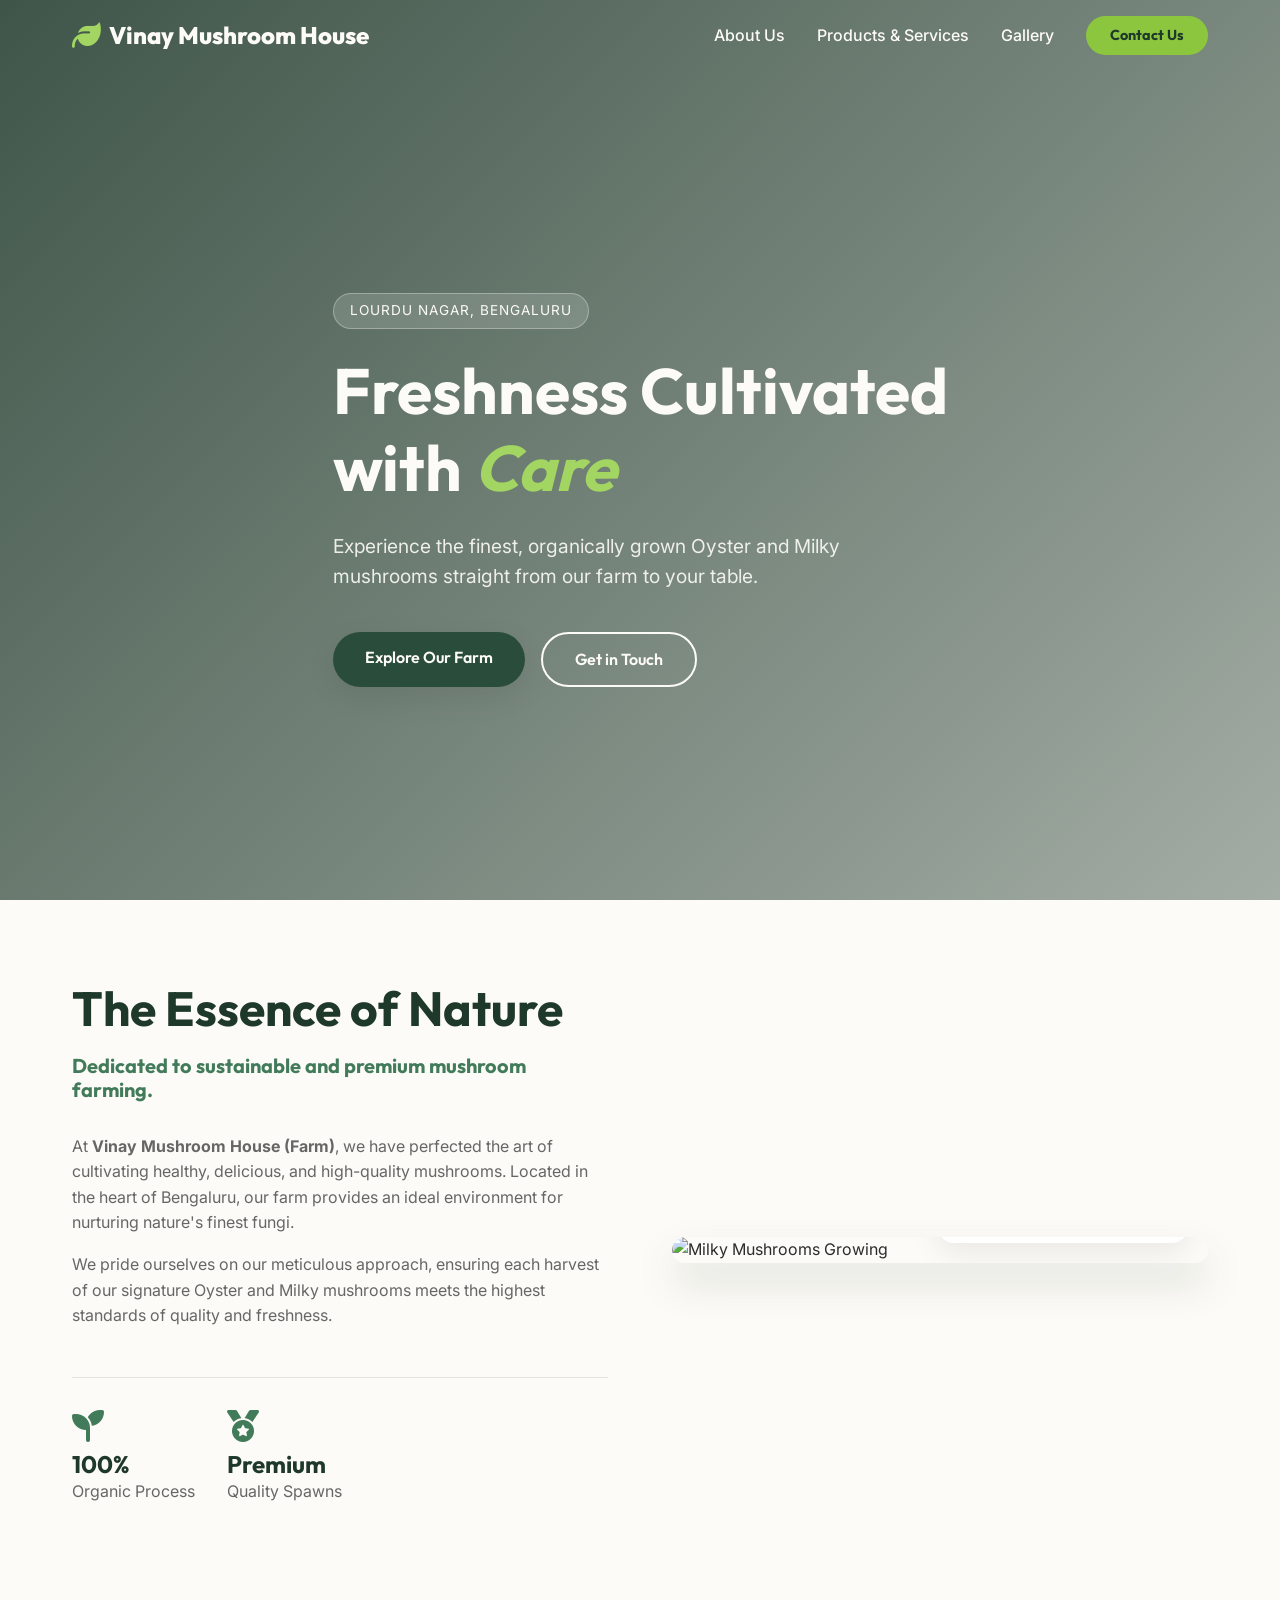
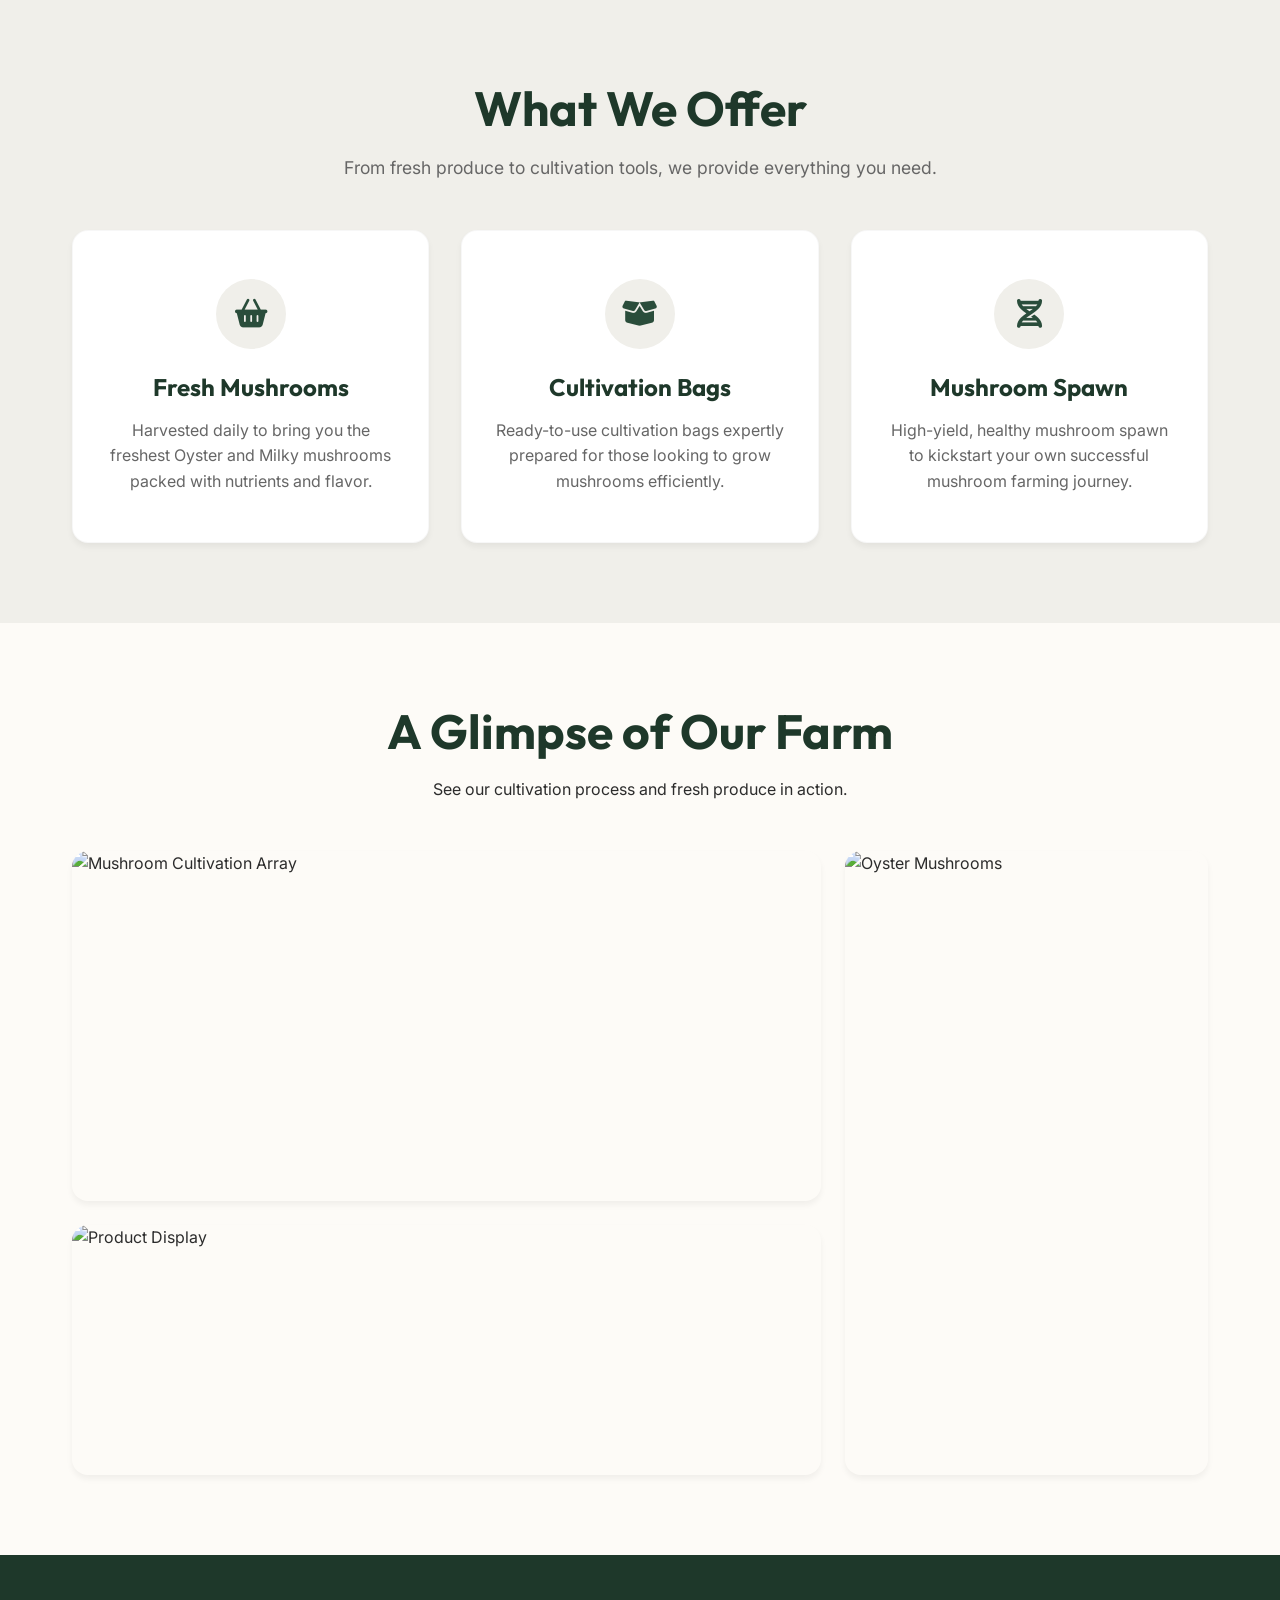
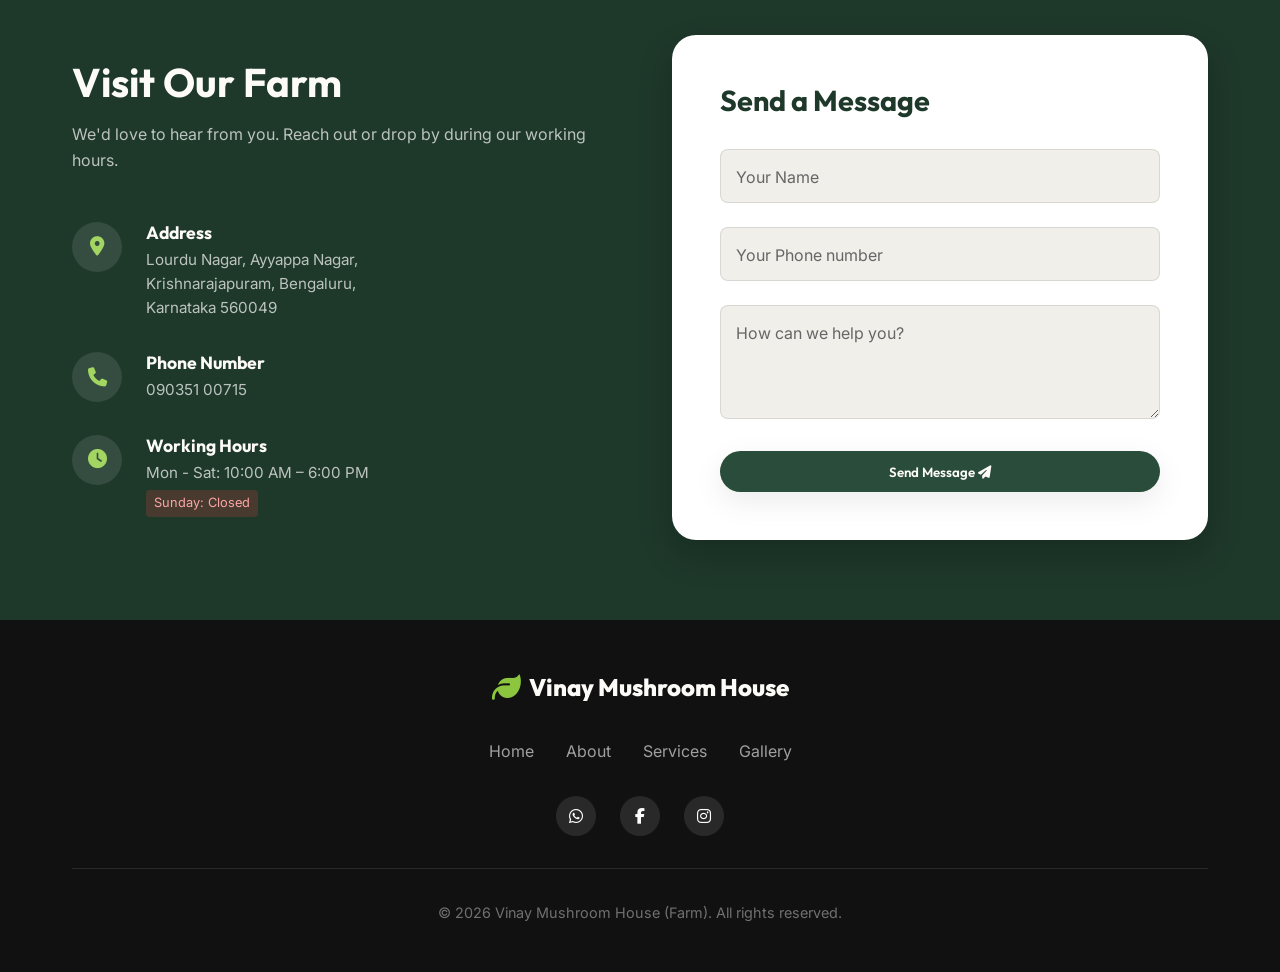
==== index.html @ d276fb38 "Initial commit" ====
<!DOCTYPE html>
<html lang="en">

<head>
    <meta charset="UTF-8">
    <meta name="viewport" content="width=device-width, initial-scale=1.0">
    <title>Vinay Mushroom House | Freshness Cultivated with Care</title>
    <meta name="description"
        content="Vinay Mushroom House (Farm) specializes in fresh Oyster and Milky mushroom cultivation in Bengaluru. We also offer mushroom spawn and cultivation bags.">
    <link rel="preconnect" href="https://fonts.googleapis.com">
    <link rel="preconnect" href="https://fonts.gstatic.com" crossorigin>
    <link
        href="https://fonts.googleapis.com/css2?family=Inter:wght@300;400;500;600&family=Outfit:wght@400;500;700;800&display=swap"
        rel="stylesheet">
    <link rel="stylesheet" href="style.css">
    <link rel="stylesheet" href="https://cdnjs.cloudflare.com/ajax/libs/font-awesome/6.4.0/css/all.min.css">
</head>

<body>
    <!-- Navbar -->
    <nav class="navbar" id="navbar">
        <div class="nav-container">
            <a href="#" class="logo">
                <i class="fa-solid fa-leaf" style="color:#A2D561;"></i>
                Vinay Mushroom House
            </a>
            <ul class="nav-links">
                <li><a href="#about">About Us</a></li>
                <li><a href="#services">Products & Services</a></li>
                <li><a href="#gallery">Gallery</a></li>
                <li><a href="#contact" class="btn-primary-small"
                        style="color:var(--color-primary-dark); font-weight:700;">Contact Us</a></li>
            </ul>
            <div class="mobile-menu-btn">
                <i class="fa-solid fa-bars"></i>
            </div>
        </div>
    </nav>

    <!-- Mobile Nav -->
    <div class="mobile-nav">
        <ul class="mobile-links">
            <li><a href="#about">About Us</a></li>
            <li><a href="#services">Products & Services</a></li>
            <li><a href="#gallery">Gallery</a></li>
            <li><a href="#contact">Contact Us</a></li>
        </ul>
    </div>

    <!-- Hero Section -->
    <header class="hero" id="home">
        <div class="hero-bg">
            <!-- Using the large cultivation view image broadly as background (or darkened wrapper) -->
            <img src="https://lh3.googleusercontent.com/p/AF1QipOiBAye30sgfnTfpcYueIJLWqYvA-MzZvGw91fW"
                alt="Mushroom Farm Cultivation">
            <div class="hero-overlay"></div>
        </div>
        <div class="container hero-content fade-in-up">
            <span class="badge">Lourdu Nagar, Bengaluru</span>
            <h1>Freshness Cultivated<br>with <span>Care</span></h1>
            <p>Experience the finest, organically grown Oyster and Milky mushrooms straight from our farm to your table.
            </p>
            <div class="hero-buttons">
                <a href="#services" class="btn-primary">Explore Our Farm</a>
                <a href="#contact" class="btn-secondary">Get in Touch</a>
            </div>
        </div>
    </header>

    <!-- About Section -->
    <section class="about section-padding" id="about">
        <div class="container auto-grid">
            <div class="about-text scroll-reveal left">
                <h2 class="section-title">The Essence of Nature</h2>
                <h3 class="section-subtitle">Dedicated to sustainable and premium mushroom farming.</h3>
                <p>At <strong>Vinay Mushroom House (Farm)</strong>, we have perfected the art of cultivating healthy,
                    delicious, and high-quality mushrooms. Located in the heart of Bengaluru, our farm provides an ideal
                    environment for nurturing nature's finest fungi.</p>
                <p>We pride ourselves on our meticulous approach, ensuring each harvest of our signature Oyster and
                    Milky mushrooms meets the highest standards of quality and freshness.</p>

                <div class="stats">
                    <div class="stat-item">
                        <i class="fa-solid fa-seedling"></i>
                        <h4>100%</h4>
                        <p>Organic Process</p>
                    </div>
                    <div class="stat-item">
                        <i class="fa-solid fa-medal"></i>
                        <h4>Premium</h4>
                        <p>Quality Spawns</p>
                    </div>
                </div>
            </div>
            <div class="about-image scroll-reveal right">
                <div class="image-wrapper">
                    <img src="https://lh3.googleusercontent.com/p/AF1QipOk4Qj1JFJYQZGASFNfEtel8-oWUMDAEHM1GQKq"
                        alt="Milky Mushrooms Growing">
                    <div class="floating-card">
                        <div class="stars">
                            <i class="fa-solid fa-star"></i><i class="fa-solid fa-star"></i><i
                                class="fa-solid fa-star"></i><i class="fa-solid fa-star"></i><i
                                class="fa-solid fa-star"></i>
                        </div>
                        <p>"Top quality mushrooms in the area!"</p>
                    </div>
                </div>
            </div>
        </div>
    </section>

    <!-- Services Section -->
    <section class="services section-padding bg-light" id="services">
        <div class="container text-center">
            <h2 class="section-title scroll-reveal up">What We Offer</h2>
            <p class="section-desc scroll-reveal up">From fresh produce to cultivation tools, we provide everything you
                need.</p>

            <div class="services-grid">
                <div class="service-card scroll-reveal up" style="transition-delay: 0.1s;">
                    <div class="card-icon"><i class="fa-solid fa-basket-shopping"></i></div>
                    <h3>Fresh Mushrooms</h3>
                    <p>Harvested daily to bring you the freshest Oyster and Milky mushrooms packed with nutrients and
                        flavor.</p>
                </div>
                <div class="service-card scroll-reveal up" style="transition-delay: 0.2s;">
                    <div class="card-icon"><i class="fa-solid fa-box-open"></i></div>
                    <h3>Cultivation Bags</h3>
                    <p>Ready-to-use cultivation bags expertly prepared for those looking to grow mushrooms efficiently.
                    </p>
                </div>
                <div class="service-card scroll-reveal up" style="transition-delay: 0.3s;">
                    <div class="card-icon"><i class="fa-solid fa-dna"></i></div>
                    <h3>Mushroom Spawn</h3>
                    <p>High-yield, healthy mushroom spawn to kickstart your own successful mushroom farming journey.</p>
                </div>
            </div>
        </div>
    </section>

    <!-- Gallery Section -->
    <section class="gallery section-padding" id="gallery">
        <div class="container">
            <div class="gallery-header scroll-reveal left">
                <h2 class="section-title">A Glimpse of Our Farm</h2>
                <p>See our cultivation process and fresh produce in action.</p>
            </div>

            <div class="gallery-grid">
                <div class="gallery-item item-1 scroll-reveal up" style="transition-delay: 0.1s;">
                    <img src="https://lh3.googleusercontent.com/p/AF1QipOiBAye30sgfnTfpcYueIJLWqYvA-MzZvGw91fW"
                        alt="Mushroom Cultivation Array">
                    <div class="item-overlay"><span>Cultivation Setup</span></div>
                </div>
                <div class="gallery-item item-2 scroll-reveal up" style="transition-delay: 0.2s;">
                    <img src="https://lh3.googleusercontent.com/p/AF1QipOyw9VIG0xBit3VIOVpX_bpY40WaQzAho-VKjna"
                        alt="Oyster Mushrooms">
                    <div class="item-overlay"><span>Oyster Mushrooms</span></div>
                </div>
                <div class="gallery-item item-3 scroll-reveal up" style="transition-delay: 0.3s;">
                    <img src="https://lh3.googleusercontent.com/p/AF1QipOyw9VIG0xBit3VIOVpX_bpY40WaQzAho-VKjna"
                        alt="Product Display">
                    <div class="item-overlay"><span>Fresh Produce</span></div>
                </div>
            </div>
        </div>
    </section>

    <!-- Contact Section -->
    <section class="contact section-padding bg-dark" id="contact">
        <div class="container auto-grid">
            <div class="contact-info scroll-reveal left">
                <h2>Visit Our Farm</h2>
                <p>We'd love to hear from you. Reach out or drop by during our working hours.</p>

                <div class="info-list">
                    <div class="info-item">
                        <div class="icon-box"><i class="fa-solid fa-location-dot"></i></div>
                        <div>
                            <h4>Address</h4>
                            <p>Lourdu Nagar, Ayyappa Nagar,<br>Krishnarajapuram, Bengaluru,<br>Karnataka 560049</p>
                        </div>
                    </div>
                    <div class="info-item">
                        <div class="icon-box"><i class="fa-solid fa-phone"></i></div>
                        <div>
                            <h4>Phone Number</h4>
                            <p><a href="tel:+9109035100715">090351 00715</a></p>
                        </div>
                    </div>
                    <div class="info-item">
                        <div class="icon-box"><i class="fa-solid fa-clock"></i></div>
                        <div>
                            <h4>Working Hours</h4>
                            <p>Mon - Sat: 10:00 AM – 6:00 PM<br><span class="closed-badge">Sunday: Closed</span></p>
                        </div>
                    </div>
                </div>
            </div>

            <div class="contact-form-wrapper scroll-reveal right">
                <div class="glass-form">
                    <h3>Send a Message</h3>
                    <form id="contactForm">
                        <div class="input-group">
                            <input type="text" id="name" required placeholder=" ">
                            <label for="name">Your Name</label>
                        </div>
                        <div class="input-group">
                            <input type="tel" id="phone" required placeholder=" ">
                            <label for="phone">Your Phone number</label>
                        </div>
                        <div class="input-group">
                            <textarea id="message" rows="4" required placeholder=" "></textarea>
                            <label for="message">How can we help you?</label>
                        </div>
                        <button type="submit" class="btn-primary w-100">Send Message <i
                                class="fa-solid fa-paper-plane"></i></button>
                    </form>
                </div>
            </div>
        </div>
    </section>

    <!-- Footer -->
    <footer class="footer">
        <div class="container text-center">
            <a href="#" class="logo footer-logo">
                <i class="fa-solid fa-leaf"></i> Vinay Mushroom House
            </a>
            <div class="footer-links">
                <a href="#home">Home</a>
                <a href="#about">About</a>
                <a href="#services">Services</a>
                <a href="#gallery">Gallery</a>
            </div>
            <div class="social-links">
                <a href="#"><i class="fa-brands fa-whatsapp"></i></a>
                <a href="#"><i class="fa-brands fa-facebook-f"></i></a>
                <a href="#"><i class="fa-brands fa-instagram"></i></a>
            </div>
            <div class="copyright">
                &copy; <span id="year"></span> Vinay Mushroom House (Farm). All rights reserved.
            </div>
        </div>
    </footer>

    <script src="script.js"></script>
</body>

</html>
---- style.css ----
/* ================================
   CSS VARIABLES & CORE SETUP
================================= */
:root {
    /* Colors */
    --color-primary: #2A4D3B;
    /* Deep Forest Green */
    --color-primary-light: #417B5A;
    --color-primary-dark: #1E382A;
    --color-accent: #8A705E;
    /* Earthy Brown */

    --color-bg-light: #FDFBF7;
    /* Mushroom Cream */
    --color-bg-alt: #F0EFEA;
    --color-bg-dark: #1a1a1a;

    --color-text-dark: #2C2C2C;
    --color-text-mutated: #666666;
    --color-text-light: #FDFBF7;

    /* Typography */
    --font-heading: 'Outfit', sans-serif;
    --font-body: 'Inter', sans-serif;

    /* Layout */
    --transition: all 0.3s cubic-bezier(0.25, 0.8, 0.25, 1);
    --radius-sm: 8px;
    --radius-md: 16px;
    --radius-lg: 24px;
    --radius-pill: 50px;

    /* Shadows */
    --shadow-sm: 0 4px 6px rgba(0, 0, 0, 0.05);
    --shadow-md: 0 10px 30px rgba(0, 0, 0, 0.08);
    --shadow-lg: 0 20px 40px rgba(42, 77, 59, 0.15);
}

* {
    margin: 0;
    padding: 0;
    box-sizing: border-box;
}

html {
    scroll-behavior: smooth;
    scroll-padding-top: 80px;
}

body {
    font-family: var(--font-body);
    color: var(--color-text-dark);
    background-color: var(--color-bg-light);
    line-height: 1.6;
    overflow-x: hidden;
}

h1,
h2,
h3,
h4,
h5,
h6 {
    font-family: var(--font-heading);
    font-weight: 700;
    line-height: 1.2;
}

a {
    text-decoration: none;
    color: inherit;
    transition: var(--transition);
}

img {
    max-width: 100%;
    height: auto;
    display: block;
}

.container {
    max-width: 1200px;
    margin: 0 auto;
    padding: 0 2rem;
}

.section-padding {
    padding: 5rem 0;
}

.text-center {
    text-align: center;
}

.bg-light {
    background-color: var(--color-bg-alt);
}

.bg-dark {
    background-color: var(--color-primary-dark);
    color: var(--color-text-light);
}

/* Buttons */
.btn-primary,
.btn-secondary,
.btn-primary-small {
    display: inline-block;
    padding: 0.8rem 2rem;
    border-radius: var(--radius-pill);
    font-weight: 600;
    font-family: var(--font-heading);
    cursor: pointer;
    border: none;
    transition: var(--transition);
    text-align: center;
}

.btn-primary {
    background-color: var(--color-primary);
    color: var(--color-text-light);
    box-shadow: var(--shadow-md);
}

.btn-primary:hover {
    background-color: var(--color-primary-light);
    transform: translateY(-3px);
    box-shadow: var(--shadow-lg);
}

.btn-secondary {
    background-color: transparent;
    color: var(--color-text-light);
    border: 2px solid var(--color-text-light);
}

.btn-secondary:hover {
    background-color: var(--color-text-light);
    color: var(--color-primary-dark);
}

.btn-primary-small {
    padding: 0.5rem 1.5rem;
    font-size: 0.9rem;
    background-color: #8CC63F;
    color: var(--color-primary-dark);
    font-weight: 700;
}

.btn-primary-small:hover {
    background-color: #A2D561;
}

/* ================================
   NAVIGATION
================================= */
.navbar {
    position: fixed;
    top: 0;
    left: 0;
    width: 100%;
    z-index: 1000;
    padding: 1rem 0;
    transition: var(--transition);
    background: transparent;
}

.navbar.scrolled {
    background: rgba(253, 251, 247, 0.9);
    backdrop-filter: blur(10px);
    -webkit-backdrop-filter: blur(10px);
    box-shadow: var(--shadow-sm);
    padding: 0.8rem 0;
}

.navbar.scrolled .logo,
.navbar.scrolled .nav-links li a {
    color: var(--color-primary-dark);
}

.navbar.scrolled .btn-primary-small {
    color: var(--color-primary-dark);
}

.navbar.scrolled .mobile-menu-btn {
    color: var(--color-primary-dark);
}

.nav-container {
    display: flex;
    justify-content: space-between;
    align-items: center;
    max-width: 1200px;
    margin: 0 auto;
    padding: 0 2rem;
}

.logo {
    font-family: var(--font-heading);
    font-size: 1.5rem;
    font-weight: 800;
    color: var(--color-text-light);
    display: flex;
    align-items: center;
    gap: 0.5rem;
}

.logo i {
    color: #8CC63F;
    /* Fresh vibrant green icon */
    font-size: 1.8rem;
}

.nav-links {
    display: flex;
    align-items: center;
    gap: 2rem;
    list-style: none;
}

.nav-links li a:not(.btn-primary-small) {
    color: var(--color-text-light);
    font-weight: 500;
    position: relative;
}

.nav-links li a:not(.btn-primary-small)::after {
    content: '';
    position: absolute;
    bottom: -4px;
    left: 0;
    width: 0%;
    height: 2px;
    background-color: #8CC63F;
    transition: var(--transition);
}

.nav-links li a:hover:not(.btn-primary-small)::after {
    width: 100%;
}

.mobile-menu-btn {
    display: none;
    font-size: 1.5rem;
    color: var(--color-text-light);
    cursor: pointer;
}

/* Mobile Nav */
.mobile-nav {
    position: fixed;
    top: 0;
    right: -100%;
    width: 100%;
    height: 100vh;
    background-color: var(--color-bg-light);
    z-index: 999;
    display: flex;
    align-items: center;
    justify-content: center;
    transition: var(--transition);
}

.mobile-nav.active {
    right: 0;
}

.mobile-links {
    list-style: none;
    text-align: center;
}

.mobile-links li {
    margin: 2rem 0;
}

.mobile-links li a {
    font-size: 1.5rem;
    font-family: var(--font-heading);
    font-weight: 600;
    color: var(--color-primary);
}

/* ================================
   HERO SECTION
================================= */
.hero {
    position: relative;
    min-height: 100vh;
    display: flex;
    align-items: center;
    padding-top: 80px;
    overflow: hidden;
}

.hero-bg {
    position: absolute;
    top: 0;
    left: 0;
    width: 100%;
    height: 100%;
    z-index: -1;
}

.hero-bg img {
    width: 100%;
    height: 100%;
    object-fit: cover;
    transform: scale(1.05);
    /* Avoid edge clipping on animation */
    animation: slowZoom 20s infinite alternate;
}

@keyframes slowZoom {
    0% {
        transform: scale(1);
    }

    100% {
        transform: scale(1.1);
    }
}

.hero-overlay {
    position: absolute;
    top: 0;
    left: 0;
    width: 100%;
    height: 100%;
    background: linear-gradient(135deg, rgba(30, 56, 42, 0.85) 0%, rgba(30, 56, 42, 0.4) 100%);
}

.hero-content {
    position: relative;
    z-index: 1;
    color: var(--color-text-light);
    max-width: 800px;
}

.badge {
    display: inline-block;
    padding: 0.4rem 1rem;
    background: rgba(255, 255, 255, 0.15);
    backdrop-filter: blur(5px);
    border: 1px solid rgba(255, 255, 255, 0.3);
    border-radius: var(--radius-pill);
    font-size: 0.85rem;
    text-transform: uppercase;
    letter-spacing: 1px;
    margin-bottom: 1.5rem;
}

.hero-content h1 {
    font-size: clamp(3rem, 5vw, 4.5rem);
    margin-bottom: 1.5rem;
}

.hero-content h1 span {
    color: #A2D561;
    /* Vivid contrasting green */
    font-style: italic;
}

.hero-content p {
    font-size: 1.2rem;
    margin-bottom: 2.5rem;
    opacity: 0.9;
    max-width: 600px;
}

.hero-buttons {
    display: flex;
    gap: 1rem;
    flex-wrap: wrap;
}

/* ================================
   GLOBAL LAYOUTS & COMPONENTS
================================= */
.section-title {
    font-size: clamp(2rem, 4vw, 3rem);
    color: var(--color-primary-dark);
    margin-bottom: 1rem;
}

.bg-dark .section-title {
    color: var(--color-text-light);
}

.section-subtitle {
    font-size: 1.25rem;
    color: var(--color-primary-light);
    margin-bottom: 2rem;
}

.section-desc {
    font-size: 1.1rem;
    color: var(--color-text-mutated);
    max-width: 600px;
    margin: 0 auto 3rem auto;
}

.auto-grid {
    display: grid;
    grid-template-columns: 1fr 1fr;
    gap: 4rem;
    align-items: center;
}

/* ================================
   ABOUT SECTION
================================= */
.about p {
    color: var(--color-text-mutated);
    margin-bottom: 1rem;
}

.stats {
    display: flex;
    gap: 2rem;
    margin-top: 3rem;
    padding-top: 2rem;
    border-top: 1px solid rgba(0, 0, 0, 0.1);
}

.stat-item i {
    font-size: 2rem;
    color: var(--color-primary-light);
    margin-bottom: 0.5rem;
}

.stat-item h4 {
    font-size: 1.5rem;
    color: var(--color-primary-dark);
}

.image-wrapper {
    position: relative;
    border-radius: var(--radius-lg);
    overflow: hidden;
    box-shadow: var(--shadow-lg);
}

.image-wrapper img {
    border-radius: var(--radius-lg);
    transition: var(--transition);
}

.image-wrapper:hover img {
    transform: scale(1.03);
}

.floating-card {
    position: absolute;
    bottom: -20px;
    right: -20px;
    background: rgba(255, 255, 255, 0.9);
    backdrop-filter: blur(10px);
    padding: 1.5rem;
    border-radius: var(--radius-md);
    box-shadow: var(--shadow-md);
    max-width: 250px;
    transform: translateY(-40px) translateX(-40px);
}

.stars {
    color: #F59E0B;
    margin-bottom: 0.5rem;
}

.floating-card p {
    font-size: 0.9rem;
    margin: 0;
    color: var(--color-primary-dark);
    font-weight: 600;
    font-style: italic;
}

/* ================================
   SERVICES SECTION
================================= */
.services-grid {
    display: grid;
    grid-template-columns: repeat(auto-fit, minmax(300px, 1fr));
    gap: 2rem;
    margin-top: 3rem;
}

.service-card {
    background: white;
    padding: 3rem 2rem;
    border-radius: var(--radius-md);
    box-shadow: var(--shadow-sm);
    transition: var(--transition);
    border: 1px solid rgba(0, 0, 0, 0.03);
    position: relative;
    overflow: hidden;
    z-index: 1;
}

.service-card::before {
    content: '';
    position: absolute;
    top: 0;
    left: 0;
    width: 100%;
    height: 4px;
    background: var(--color-primary-light);
    transform: scaleX(0);
    transform-origin: left;
    transition: var(--transition);
    z-index: -1;
}

.service-card:hover {
    transform: translateY(-10px);
    box-shadow: var(--shadow-md);
}

.service-card:hover::before {
    transform: scaleX(1);
}

.card-icon {
    width: 70px;
    height: 70px;
    background: var(--color-bg-alt);
    border-radius: 50%;
    display: flex;
    align-items: center;
    justify-content: center;
    margin: 0 auto 1.5rem auto;
    font-size: 1.8rem;
    color: var(--color-primary);
    transition: var(--transition);
}

.service-card:hover .card-icon {
    background: var(--color-primary);
    color: white;
}

.service-card h3 {
    font-size: 1.5rem;
    margin-bottom: 1rem;
    color: var(--color-primary-dark);
}

.service-card p {
    color: var(--color-text-mutated);
}

/* ================================
   GALLERY SECTION
================================= */
.gallery-header {
    text-align: center;
    margin-bottom: 3rem;
}

.gallery-grid {
    display: grid;
    grid-template-columns: repeat(3, 1fr);
    grid-template-rows: auto auto;
    gap: 1.5rem;
}

.gallery-item {
    position: relative;
    border-radius: var(--radius-md);
    overflow: hidden;
    cursor: pointer;
    box-shadow: var(--shadow-sm);
}

.gallery-item img {
    width: 100%;
    height: 100%;
    object-fit: cover;
    transition: transform 0.6s ease;
}

/* Create a bento-like grid */
.item-1 {
    grid-column: 1 / 3;
    grid-row: 1 / 2;
    height: 350px;
}

.item-2 {
    grid-column: 3 / 4;
    grid-row: 1 / 3;
    height: 100%;
    min-height: 400px;
}

.item-3 {
    grid-column: 1 / 3;
    grid-row: 2 / 3;
    height: 250px;
}

.item-overlay {
    position: absolute;
    top: 0;
    left: 0;
    width: 100%;
    height: 100%;
    background: rgba(42, 77, 59, 0.6);
    display: flex;
    align-items: center;
    justify-content: center;
    opacity: 0;
    transition: var(--transition);
}

.item-overlay span {
    color: white;
    font-family: var(--font-heading);
    font-size: 1.5rem;
    font-weight: 600;
    transform: translateY(20px);
    transition: var(--transition);
}

.gallery-item:hover .item-overlay {
    opacity: 1;
}

.gallery-item:hover .item-overlay span {
    transform: translateY(0);
}

.gallery-item:hover img {
    transform: scale(1.1);
}

/* ================================
   CONTACT SECTION
================================= */
.contact {
    position: relative;
}

.contact::before {
    content: '';
    position: absolute;
    top: 0;
    left: 0;
    width: 100%;
    height: 100%;
    background: url('https://www.transparenttextures.com/patterns/cubes.png');
    opacity: 0.05;
    pointer-events: none;
}

.contact-info h2 {
    font-size: 2.5rem;
    margin-bottom: 1rem;
}

.contact-info>p {
    color: rgba(255, 255, 255, 0.7);
    margin-bottom: 3rem;
}

.info-list {
    display: flex;
    flex-direction: column;
    gap: 2rem;
}

.info-item {
    display: flex;
    align-items: flex-start;
    gap: 1.5rem;
}

.icon-box {
    width: 50px;
    height: 50px;
    background: rgba(255, 255, 255, 0.1);
    border-radius: 50%;
    display: flex;
    align-items: center;
    justify-content: center;
    font-size: 1.2rem;
    color: #A2D561;
}

.info-item h4 {
    font-size: 1.1rem;
    margin-bottom: 0.3rem;
}

.info-item p {
    color: rgba(255, 255, 255, 0.7);
    font-size: 0.95rem;
}

.info-item a {
    color: rgba(255, 255, 255, 0.7);
}

.info-item a:hover {
    color: #A2D561;
}

.closed-badge {
    display: inline-block;
    background: rgba(239, 68, 68, 0.2);
    color: #fca5a5;
    padding: 0.2rem 0.5rem;
    border-radius: 4px;
    font-size: 0.8rem;
    margin-top: 0.3rem;
}

/* Glass Form (now Solid White Card for contrast) */
.glass-form {
    background: #ffffff;
    padding: 3rem;
    border-radius: var(--radius-lg);
    box-shadow: 0 15px 35px rgba(0, 0, 0, 0.2);
}

.glass-form h3 {
    margin-bottom: 2rem;
    font-size: 1.8rem;
    color: var(--color-primary-dark);
}

.input-group {
    position: relative;
    margin-bottom: 1.5rem;
}

.input-group input,
.input-group textarea {
    width: 100%;
    padding: 1rem;
    background: var(--color-bg-alt);
    border: 1px solid rgba(0, 0, 0, 0.1);
    border-radius: var(--radius-sm);
    color: var(--color-primary-dark);
    font-family: var(--font-body);
    font-size: 1rem;
    outline: none;
    transition: var(--transition);
}

.input-group textarea {
    resize: vertical;
    min-height: 100px;
}

.input-group input:focus,
.input-group textarea:focus {
    border-color: #A2D561;
    background: #ffffff;
}

.input-group label {
    position: absolute;
    top: 1rem;
    left: 1rem;
    color: var(--color-text-mutated);
    pointer-events: none;
    transition: var(--transition);
}

.input-group input:focus~label,
.input-group input:not(:placeholder-shown)~label,
.input-group textarea:focus~label,
.input-group textarea:not(:placeholder-shown)~label {
    top: -0.6rem;
    left: 0.5rem;
    background: #ffffff;
    padding: 0 0.5rem;
    font-size: 0.8rem;
    color: var(--color-primary-dark);
    border-radius: 4px;
}

.w-100 {
    width: 100%;
}

/* ================================
   FOOTER
================================= */
.footer {
    background-color: #111;
    color: white;
    padding: 3rem 0;
}

.footer-logo {
    justify-content: center;
    margin-bottom: 2rem;
}

.footer-links {
    display: flex;
    justify-content: center;
    gap: 2rem;
    margin-bottom: 2rem;
}

.footer-links a {
    color: rgba(255, 255, 255, 0.6);
}

.footer-links a:hover {
    color: white;
}

.social-links {
    display: flex;
    justify-content: center;
    gap: 1.5rem;
    margin-bottom: 2rem;
}

.social-links a {
    width: 40px;
    height: 40px;
    border-radius: 50%;
    background: rgba(255, 255, 255, 0.1);
    display: flex;
    align-items: center;
    justify-content: center;
    color: white;
    transition: var(--transition);
}

.social-links a:hover {
    background: var(--color-primary-light);
    transform: translateY(-3px);
}

.copyright {
    color: rgba(255, 255, 255, 0.4);
    font-size: 0.9rem;
    border-top: 1px solid rgba(255, 255, 255, 0.1);
    padding-top: 2rem;
}

/* ================================
   ANIMATIONS & EFFECTS
================================= */
.fade-in-up {
    animation: fadeInUp 1s ease forwards;
}

@keyframes fadeInUp {
    from {
        opacity: 0;
        transform: translateY(30px);
    }

    to {
        opacity: 1;
        transform: translateY(0);
    }
}

/* Scroll Reveals */
.scroll-reveal {
    opacity: 0;
    transition: all 0.8s cubic-bezier(0.5, 0, 0, 1);
}

.scroll-reveal.up {
    transform: translateY(50px);
}

.scroll-reveal.left {
    transform: translateX(-50px);
}

.scroll-reveal.right {
    transform: translateX(50px);
}

.scroll-reveal.active {
    opacity: 1;
    transform: translate(0);
}

/* ================================
   RESPONSIVE DESIGN
================================= */
@media (max-width: 992px) {
    .auto-grid {
        grid-template-columns: 1fr;
        gap: 3rem;
    }

    .gallery-grid {
        grid-template-columns: 1fr 1fr;
    }

    .item-1 {
        grid-column: 1 / 3;
    }

    .item-2 {
        grid-column: 1 / 2;
        grid-row: 2 / 3;
        min-height: 250px;
    }

    .item-3 {
        grid-column: 2 / 3;
        grid-row: 2 / 3;
        min-height: 250px;
    }

    .contact-form-wrapper {
        margin-top: 2rem;
    }
}

@media (max-width: 768px) {
    .nav-links {
        display: none;
    }

    .mobile-menu-btn {
        display: block;
    }

    .hero-content h1 {
        font-size: 2.5rem;
    }

    .hero-buttons {
        flex-direction: column;
        width: 100%;
    }

    .hero-buttons a {
        width: 100%;
        text-align: center;
    }

    .section-padding {
        padding: 4rem 0;
    }

    .floating-card {
        transform: translateY(0) translateX(0);
        position: relative;
        bottom: 0;
        right: 0;
        margin-top: -30px;
        margin-left: auto;
        margin-right: auto;
        z-index: 2;
    }

    .stats {
        flex-direction: column;
        gap: 1.5rem;
    }
}

@media (max-width: 576px) {
    .gallery-grid {
        grid-template-columns: 1fr;
    }

    .item-1,
    .item-2,
    .item-3 {
        grid-column: 1 / 2;
        grid-row: auto;
        height: 250px;
        min-height: 250px;
    }

    .footer-links {
        flex-direction: column;
        gap: 1rem;
    }

    .glass-form {
        padding: 2rem;
    }
}
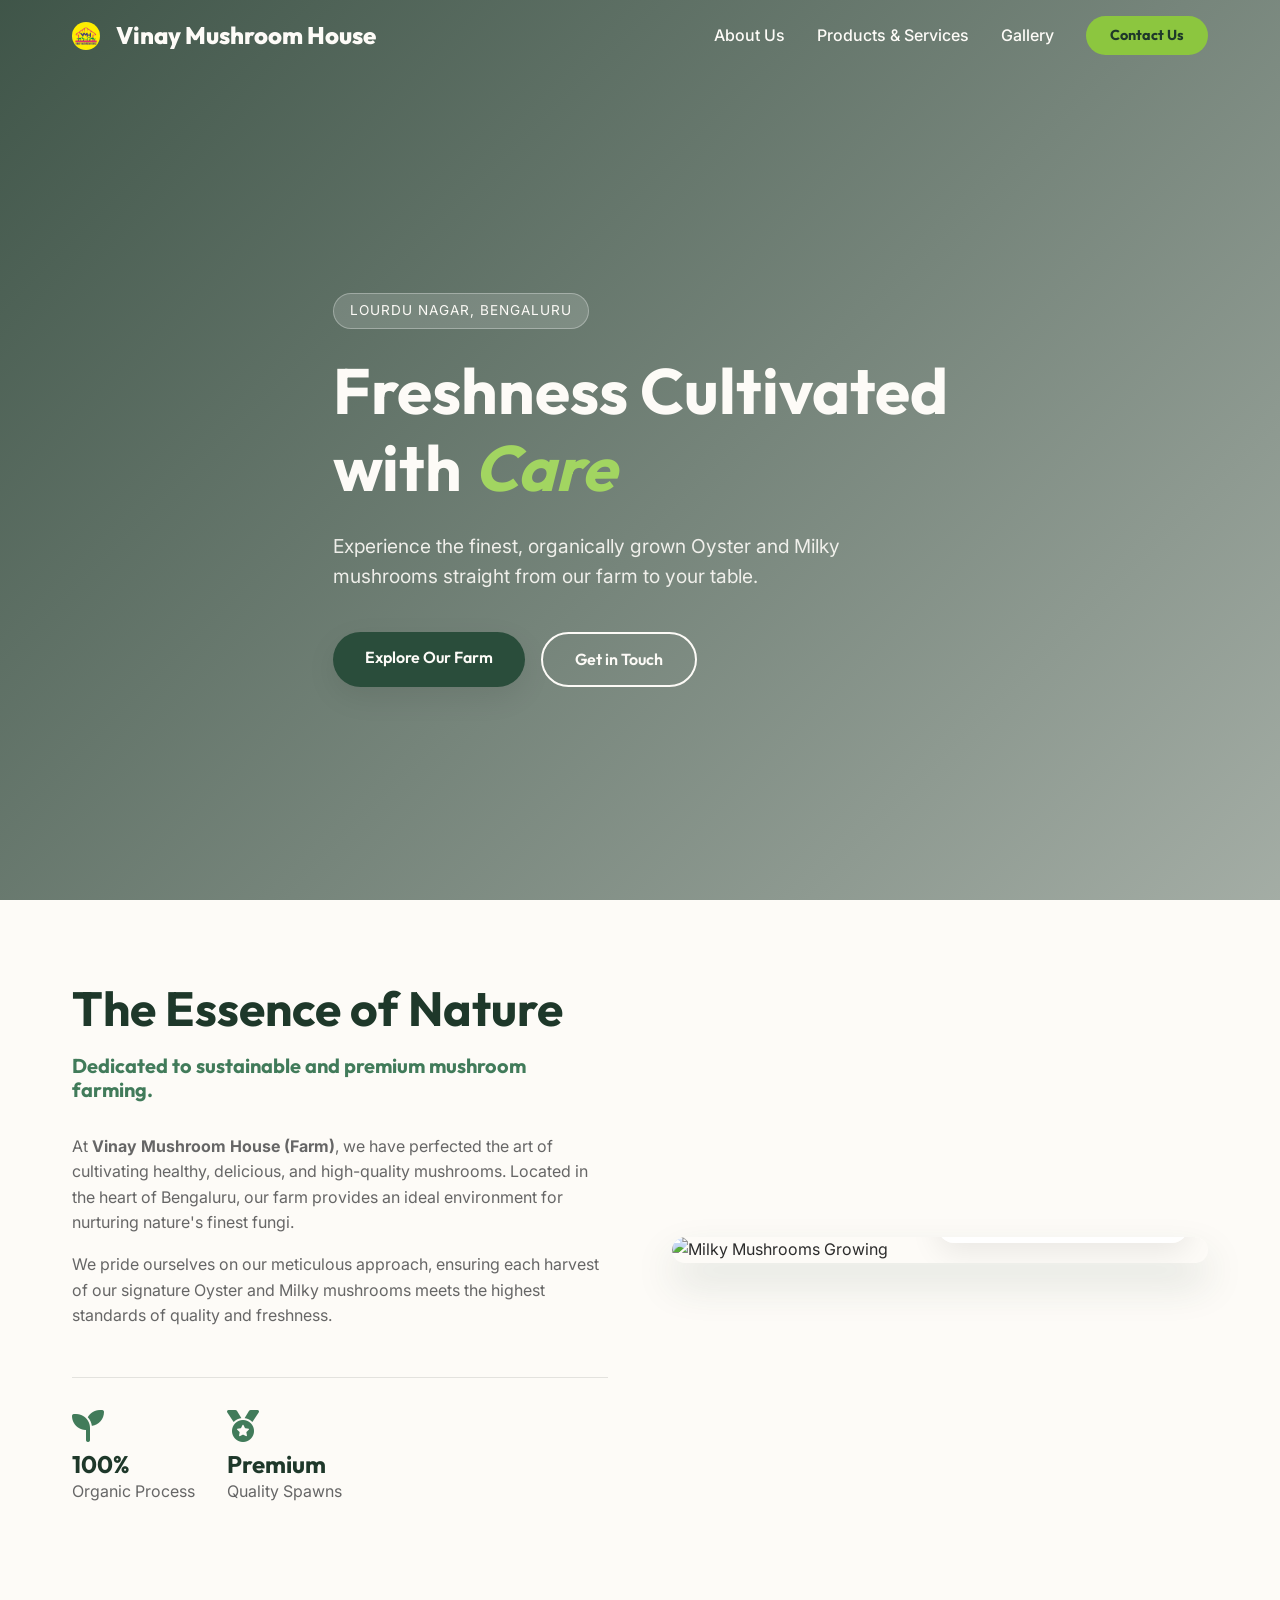
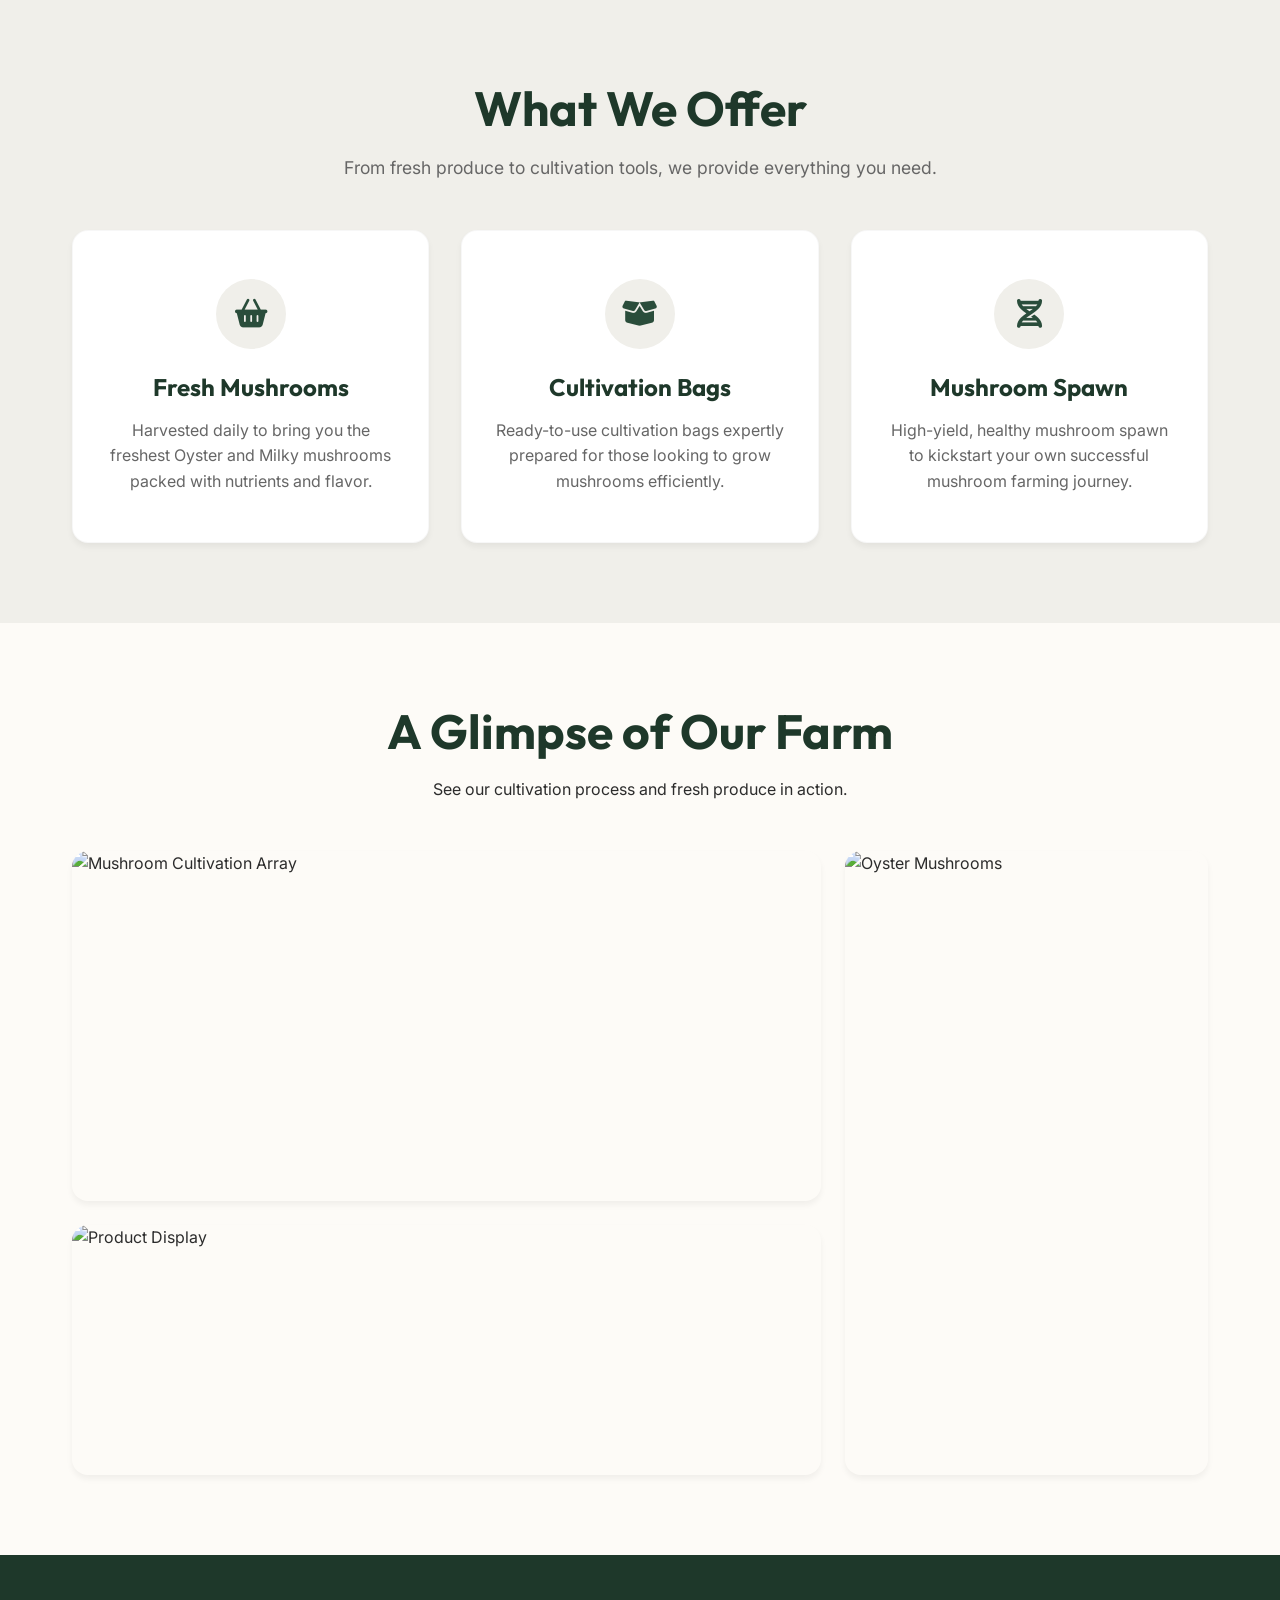
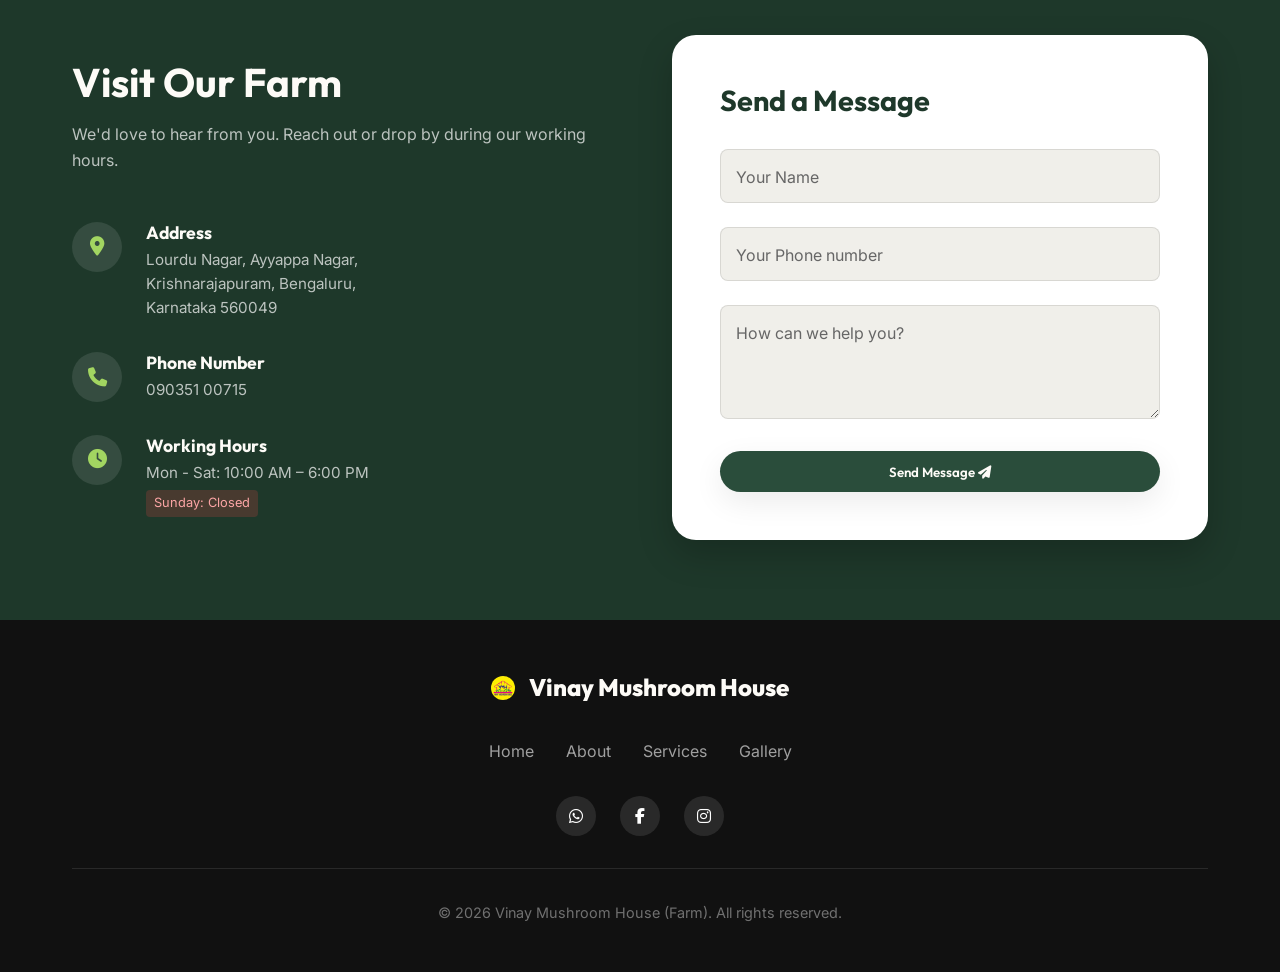
==== commit 5e96ee4f: "Update logo to local logo.jpg and configure favicons" ====
--- a/index.html
+++ b/index.html
@@ -5,6 +5,10 @@
     <meta charset="UTF-8">
     <meta name="viewport" content="width=device-width, initial-scale=1.0">
     <title>Vinay Mushroom House | Freshness Cultivated with Care</title>
+    <link rel="icon" type="image/x-icon"
+        href="logo.jpg">
+    <link rel="apple-touch-icon"
+        href="logo.jpg">
     <meta name="description"
         content="Vinay Mushroom House (Farm) specializes in fresh Oyster and Milky mushroom cultivation in Bengaluru. We also offer mushroom spawn and cultivation bags.">
     <link rel="preconnect" href="https://fonts.googleapis.com">
@@ -21,7 +25,9 @@
     <nav class="navbar" id="navbar">
         <div class="nav-container">
             <a href="#" class="logo">
-                <i class="fa-solid fa-leaf" style="color:#A2D561;"></i>
+                <img src="logo.jpg"
+                    alt="Vinay Mushroom House Logo"
+                    style="width: 28px; height: 28px; border-radius: 50%; vertical-align: middle; margin-right: 8px;">
                 Vinay Mushroom House
             </a>
             <ul class="nav-links">
@@ -226,7 +232,10 @@
     <footer class="footer">
         <div class="container text-center">
             <a href="#" class="logo footer-logo">
-                <i class="fa-solid fa-leaf"></i> Vinay Mushroom House
+                <img src="logo.jpg"
+                    alt="Vinay Mushroom House Logo"
+                    style="width: 24px; height: 24px; border-radius: 50%; vertical-align: middle; margin-right: 6px;">
+                Vinay Mushroom House
             </a>
             <div class="footer-links">
                 <a href="#home">Home</a>
@@ -248,4 +257,4 @@
     <script src="script.js"></script>
 </body>
 
-</html>+</html>
